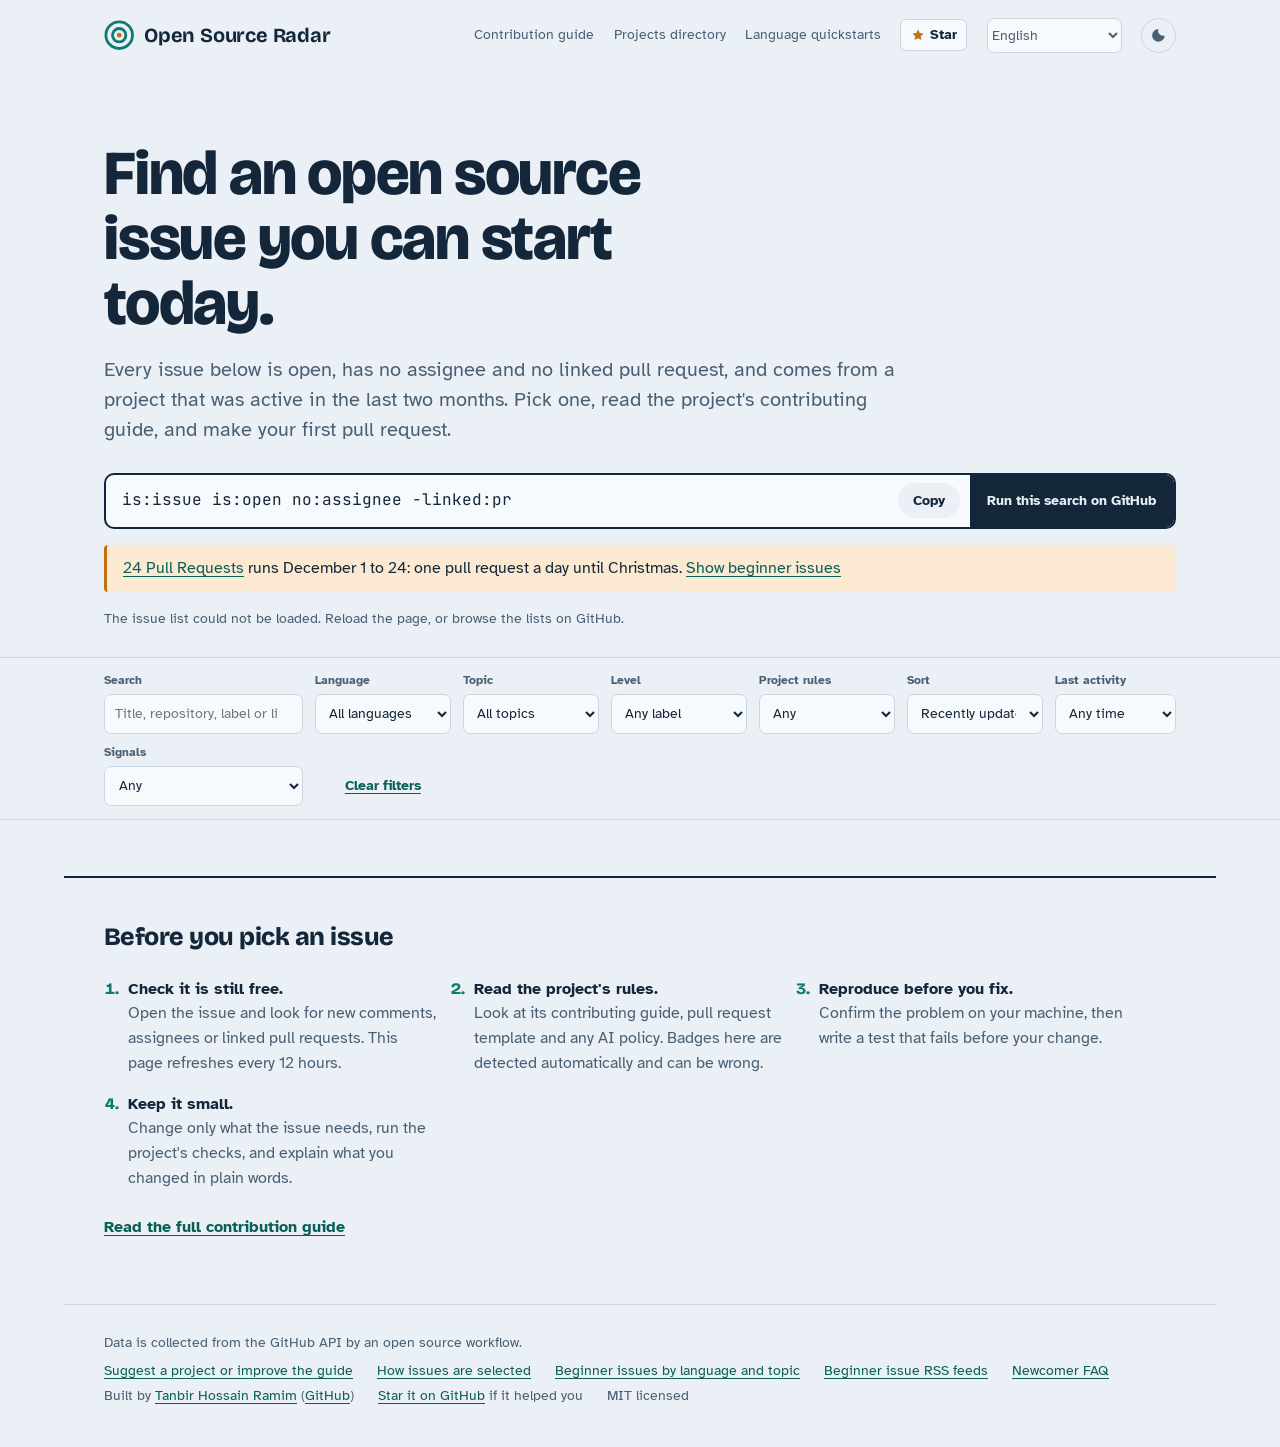
==== site/index.html @ 69a57271 "Add a newcomer FAQ to the guide" ====
<!doctype html>
<html lang="en">

<head>
  <meta charset="utf-8">
  <meta name="viewport" content="width=device-width, initial-scale=1">
  <title data-i18n="meta.title">Open Source Radar: find an open source issue you can start today</title>
  <meta name="description" data-i18n-content="meta.description"
    content="Open, unclaimed, beginner-friendly issues from active open source projects, sorted by language and topic and refreshed automatically. Plus a complete guide to your first contribution.">
  <meta property="og:title" content="Open Source Radar">
  <meta property="og:description" data-i18n-content="meta.ogDescription"
    content="Find an open source issue you can start today: unclaimed, beginner-friendly issues from active projects, refreshed automatically.">
  <meta property="og:type" content="website">
  <meta property="og:url" content="https://tanbirramim.github.io/open-source-radar/">
  <meta property="og:image" content="https://tanbirramim.github.io/open-source-radar/assets/og.png">
  <meta property="og:image:width" content="1280">
  <meta property="og:image:height" content="640">
  <meta property="og:image:alt" data-i18n-content="meta.imageAlt"
    content="Open Source Radar: find an open source issue you can start today.">
  <meta name="twitter:card" content="summary_large_image">
  <meta name="theme-color" content="#EAF0F5" media="(prefers-color-scheme: light)">
  <meta name="theme-color" content="#0D1822" media="(prefers-color-scheme: dark)">
  <link rel="icon"
    href="data:image/svg+xml,<svg xmlns='http://www.w3.org/2000/svg' viewBox='0 0 64 64'><circle cx='32' cy='32' r='28' fill='none' stroke='%230E7C72' stroke-width='6'/><circle cx='32' cy='32' r='14' fill='none' stroke='%230E7C72' stroke-width='6'/><circle cx='32' cy='32' r='5' fill='%23C2710C'/></svg>">
  <link rel="preconnect" href="https://fonts.googleapis.com">
  <link rel="preconnect" href="https://fonts.gstatic.com" crossorigin>
  <link
    href="https://fonts.googleapis.com/css2?family=Atkinson+Hyperlegible:ital,wght@0,400;0,700;1,400&family=Bricolage+Grotesque:opsz,wght@12..96,500;12..96,700;12..96,800&family=JetBrains+Mono:wght@400;600&display=swap"
    rel="stylesheet">
  <link rel="stylesheet" href="assets/style.css">
  <script>
    try { const t = localStorage.getItem("radar-theme"); if (t) document.documentElement.dataset.theme = t; } catch (e) { }
  </script>
  <link rel="canonical" href="https://tanbirramim.github.io/open-source-radar/">
  <meta name="author" content="Tanbir Hossain Ramim">
  <script type="application/ld+json">
  {"@context":"https://schema.org","@type":"WebSite","name":"Open Source Radar","url":"https://tanbirramim.github.io/open-source-radar/",
   "description":"Open, unclaimed, beginner-friendly issues from active open source projects, refreshed automatically.",
   "author":{"@type":"Person","name":"Tanbir Hossain Ramim","url":"https://www.tanbirramim.com",
     "sameAs":["https://github.com/TanbirRamim","https://www.linkedin.com/in/tanbirramim/"]}}
  </script>
</head>

<body>
  <a class="skip" href="#results" data-i18n="skip">Skip to issues</a>

  <header class="site-header wrap">
    <a class="brand" href="./" aria-label="Open Source Radar home" data-i18n-aria-label="brandHome">
      <svg class="brand-mark" viewBox="0 0 64 64" aria-hidden="true">
        <circle cx="32" cy="32" r="28" />
        <circle cx="32" cy="32" r="14" />
        <circle class="dot" cx="32" cy="32" r="5" />
      </svg>
      <span>Open Source Radar</span>
    </a>
    <nav class="site-nav" aria-label="Main" data-i18n-aria-label="mainNav">
      <a id="guide-link" href="https://github.com/TanbirRamim/open-source-radar/blob/main/guide/README.md"
        data-i18n="nav.guide">Contribution guide</a>
      <a href="https://github.com/TanbirRamim/open-source-radar/blob/main/projects/README.md"
        data-i18n="nav.projects">Projects directory</a>
      <a href="https://github.com/TanbirRamim/open-source-radar/tree/main/languages"
        data-i18n="nav.quickstarts">Language quickstarts</a>
      <a href="https://github.com/TanbirRamim/open-source-radar" class="repo-link star-cta"
        target="_blank" rel="noopener"><svg class="star-icon" viewBox="0 0 24 24" aria-hidden="true"><path
            d="M12 2.5l2.9 6 6.6.9-4.8 4.6 1.2 6.5L12 17.4l-5.9 3.1 1.2-6.5L2.5 9.4l6.6-.9z" /></svg><span
          data-i18n="nav.star">Star</span><span class="repo-stars" id="repo-stars" hidden></span></a>
      <label class="locale-picker">
        <span class="visually-hidden" data-i18n="locale.label">Interface language</span>
        <select id="locale-select" aria-label="Interface language" data-i18n-aria-label="locale.label">
          <option value="en" lang="en">English</option>
          <option value="it" lang="it">Italiano</option>
          <option value="de" lang="de">Deutsch</option>
          <option value="es" lang="es">Español</option>
          <option value="hi" lang="hi">हिन्दी</option>
          <option value="pt" lang="pt">Português</option>
          <option value="fr" lang="fr">Français</option>
          <option value="ja" lang="ja">日本語</option>
          <option value="bn" lang="bn">বাংলা</option>
          <option value="ko" lang="ko">한국어</option>
          <option value="zh" lang="zh-Hans">简体中文</option>
          <option value="tr" lang="tr">Türkçe</option>
          <option value="th" lang="th">ไทย</option>
          <option value="id" lang="id">Bahasa Indonesia</option>
          <option value="pl" lang="pl">Polski</option>
          <option value="uk" lang="uk">Українська</option>
          <option value="vi" lang="vi">Tiếng Việt</option>
        </select>
      </label>
      <button class="theme-toggle" type="button" aria-label="Switch color theme" title="Switch color theme"
        data-i18n-aria-label="theme" data-i18n-title="theme">
        <svg viewBox="0 0 24 24" aria-hidden="true">
          <path d="M12 3a9 9 0 1 0 9 9 7 7 0 0 1-9-9z" />
        </svg>
      </button>
    </nav>
  </header>

  <main>
    <section class="hero wrap" aria-labelledby="hero-title">
      <h1 id="hero-title" data-i18n="hero.title">Find an open source issue you can start today.</h1>
      <p class="lede" data-i18n="hero.lede">Every issue below is open, has no assignee and no linked pull request, and
        comes from a project that was active in the last two months. Pick one, read the project's contributing guide,
        and make your first pull request.</p>

      <div class="query" role="group" aria-label="Equivalent GitHub search" data-i18n-aria-label="query.label">
        <code id="query-text">is:issue is:open no:assignee -linked:pr</code>
        <button class="query-copy" id="query-copy" type="button" data-i18n="query.copy">Copy</button>
        <span class="visually-hidden" aria-live="polite" id="copy-status"></span>
        <a id="query-link" href="https://github.com/issues?q=is%3Aissue+is%3Aopen+no%3Aassignee+-linked%3Apr"
          target="_blank" rel="noopener" data-i18n="query.run">Run this search on GitHub</a>
      </div>
      <p class="season-banner" id="season-banner" data-i18n-html="season.24pr" hidden><a
          href="https://24pullrequests.com" target="_blank" rel="noopener">24 Pull Requests</a> runs December 1 to 24:
        one pull request a day until Christmas. <a href="?level=beginner">Show beginner issues</a></p>
      <p class="summary" id="summary" aria-live="polite" data-i18n="summary.loading">Loading issues…</p>
      <p class="language-feed" id="language-feed" hidden>
        <a id="language-feed-link" href=""></a>
        <span id="language-quickstart" hidden>
          <span id="language-quickstart-separator" aria-hidden="true"> · </span>
          <a id="language-quickstart-link" href="" target="_blank" rel="noopener noreferrer"></a></span></p>
      <p class="topic-feed" id="topic-feed" hidden><a id="topic-feed-link" href=""></a></p>
      <div class="repo-card" id="repo-card" hidden></div>
    </section>

    <section class="filters-shell" aria-label="Filter issues" data-i18n-aria-label="filters.label">
      <form class="filters wrap" id="filters" role="search">
        <label class="field field-search">
          <span data-i18n="filters.search">Search</span>
          <input type="search" name="q" placeholder="Title, repository, label or license (press /, Esc to clear)"
            data-i18n-placeholder="filters.searchPlaceholder" autocomplete="off">
        </label>
        <label class="field">
          <span data-i18n="filters.language">Language</span>
          <select name="language">
            <option value="" data-i18n="filters.allLanguages">All languages</option>
          </select>
        </label>
        <label class="field">
          <span data-i18n="filters.topic">Topic</span>
          <select name="topic">
            <option value="" data-i18n="filters.allTopics">All topics</option>
          </select>
        </label>
        <label class="field">
          <span data-i18n="filters.level">Level</span>
          <select name="level">
            <option value="" data-i18n="filters.anyLabel">Any label</option>
            <option value="beginner" data-i18n="filters.beginner">Beginner labels</option>
            <option value="help-wanted" data-i18n="filters.helpWanted">Help wanted</option>
          </select>
        </label>
        <label class="field">
          <span data-i18n="filters.rules">Project rules</span>
          <select name="rules">
            <option value="" data-i18n="filters.any">Any</option>
            <option value="no-ai-restriction" data-i18n="filters.noAi">No AI restriction detected</option>
            <option value="no-cla" data-i18n="filters.noCla">No CLA detected</option>
            <option value="simple" data-i18n="filters.simple">No AI rules, CLA or DCO detected</option>
            <option value="contributing" data-i18n="filters.hasGuide">Has a contributing guide</option>
          </select>
        </label>
        <label class="field">
          <span data-i18n="filters.sort">Sort</span>
          <select name="sort">
            <option value="updated" data-i18n="filters.recent">Recently updated</option>
            <option value="new" data-i18n="filters.newest">Newest issues</option>
            <option value="stars" data-i18n="filters.stars">Most starred project</option>
            <option value="quiet" data-i18n="filters.quiet">Fewest comments</option>
            <option value="open" data-i18n="filters.open">Most open issues</option>
          </select>
        </label>
        <label class="field">
          <span data-i18n="filters.activity">Last activity</span>
          <select name="activity">
            <option value="" data-i18n="filters.anyTime">Any time</option>
            <option value="7" data-i18n="filters.days7">Past 7 days</option>
            <option value="30" data-i18n="filters.days30">Past 30 days</option>
            <option value="90" data-i18n="filters.days90">Past 90 days</option>
          </select>
        </label>
        <label class="field">
          <span data-i18n="filters.signals">Signals</span>
          <select name="signal">
            <option value="" data-i18n="filters.any">Any</option>
            <option value="no-comments" data-i18n="filters.noComments">No comments yet</option>
            <option value="maintainer-replied" data-i18n="filters.replied">Maintainer replied</option>
            <option value="no-closed-pr" data-i18n="filters.noClosedPr">No earlier closed PR</option>
          </select>
        </label>
        <input type="hidden" name="repo" value="">
        <button class="reset" type="reset" data-i18n="filters.clear">Clear filters</button>
      </form>
    </section>

    <section class="results wrap" id="results" aria-label="Issues" data-i18n-aria-label="results.label" tabindex="-1">
      <ol class="issue-list" id="issue-list"></ol>
      <div class="empty" id="empty" hidden>
        <p data-i18n="results.empty">No issues match these filters.</p>
        <button type="button" class="link-button" id="empty-reset" data-i18n="filters.clear">Clear filters</button>
      </div>
      <div class="more" id="more" hidden>
        <button type="button" id="more-button" data-i18n="more.initial">Show more issues</button>
      </div>
    </section>

    <section class="before wrap" aria-labelledby="before-title">
      <h2 id="before-title" data-i18n="before.title">Before you pick an issue</h2>
      <ol class="steps">
        <li data-i18n-html="before.free"><strong>Check it is still free.</strong> Open the issue and look for new
          comments, assignees or linked pull requests. This page refreshes every 12 hours.</li>
        <li data-i18n-html="before.rules"><strong>Read the project's rules.</strong> Look at its contributing guide,
          pull request template and any AI policy. Badges here are detected automatically and can be wrong.</li>
        <li data-i18n-html="before.reproduce"><strong>Reproduce before you fix.</strong> Confirm the problem on your
          machine, then write a test that fails before your change.</li>
        <li data-i18n-html="before.small"><strong>Keep it small.</strong> Change only what the issue needs, run the
          project's checks, and explain what you changed in plain words.</li>
      </ol>
      <p><a class="strong-link guide-link"
          href="https://github.com/TanbirRamim/open-source-radar/blob/main/guide/README.md"
          data-i18n="before.readGuide">Read the full contribution guide</a></p>
    </section>
  </main>

  <footer class="site-footer wrap">
    <p id="updated" data-i18n="footer.loading">Data is collected from the GitHub API by an open source workflow.</p>
    <ul class="footer-links">
      <li><a href="https://github.com/TanbirRamim/open-source-radar/blob/main/CONTRIBUTING.md"
          data-i18n="footer.suggest">Suggest a project or improve the guide</a></li>
      <li><a href="https://github.com/TanbirRamim/open-source-radar/blob/main/scripts/radar.py"
          data-i18n="footer.selection">How issues are selected</a></li>
      <li><a href="beginner/" data-i18n="footer.browse">Beginner issues by language and topic</a></li>
      <li><a href="feeds/index.html" data-i18n="footer.feeds">Beginner issue RSS feeds</a></li>
      <li><a href="https://github.com/TanbirRamim/open-source-radar/blob/main/guide/faq.md"
          data-i18n="footer.faq">Newcomer FAQ</a></li>
      <li data-i18n-html="footer.built">Built by <a href="https://www.tanbirramim.com">Tanbir Hossain Ramim</a> (<a
          href="https://github.com/TanbirRamim">GitHub</a>)</li>
      <li data-i18n-html="footer.star"><a href="https://github.com/TanbirRamim/open-source-radar">Star it on GitHub</a>
        if it helped you</li>
      <li data-i18n="footer.license">MIT licensed</li>
    </ul>
  </footer>

  <template id="issue-template">
    <li class="issue">
      <div class="issue-main">
        <a class="issue-title" target="_blank" rel="noopener"></a>
        <p class="issue-meta">
          <a class="repo" target="_blank" rel="noopener"></a>
          <button type="button" class="link-button only-repo" data-i18n="issue.onlyProject">Only this project</button>
          <span class="stars"></span>
          <span class="lang"></span>
          <span class="license"></span>
          <span class="updated"></span>
          <span class="opened"></span>
        </p>
        <p class="repo-desc"></p>
        <ul class="labels" aria-label="Issue labels" data-i18n-aria-label="issue.labels"></ul>
      </div>
      <div class="issue-side">
        <span class="level"></span>
        <span class="comments"></span>
        <ul class="badges" aria-label="Project rules" data-i18n-aria-label="issue.rules"></ul>
      </div>
    </li>
  </template>

  <script src="assets/i18n.js" defer></script>
  <script src="assets/app.js" defer></script>
</body>

</html>
---- site/assets/style.css ----
/* Open Source Radar */

:root {
  --paper: #EAF0F5;
  --surface: #F7FAFC;
  --ink: #13263A;
  --ink-soft: #4A5F74;
  --rule: #C9D5E0;
  --teal: #0E7C72;
  --teal-strong: #0A5F57;
  --amber: #C2710C;
  --amber-wash: #FBE9D1;
  --warn: #9F2F1F;
  --warn-wash: #F6DDD8;
  --focus: #1D6FD8;

  --font-display: "Bricolage Grotesque", "Avenir Next Condensed", "Arial Narrow", sans-serif;
  --font-body: "Atkinson Hyperlegible", "Segoe UI", system-ui, sans-serif;
  --font-code: "JetBrains Mono", ui-monospace, "SFMono-Regular", Menlo, Consolas, monospace;

  --step--1: 0.875rem;
  --step-0: 1rem;
  --step-1: 1.25rem;
  --step-2: 1.563rem;
  --step-4: clamp(2.2rem, 1.4rem + 3.6vw, 3.9rem);

  color-scheme: light;
}

@media (prefers-color-scheme: dark) {
  :root:not([data-theme="light"]) {
    --paper: #0D1822;
    --surface: #132331;
    --ink: #DCE7F1;
    --ink-soft: #9DB0C2;
    --rule: #27394A;
    --teal: #4FD1C1;
    --teal-strong: #8CE6DA;
    --amber: #F0A94B;
    --amber-wash: #3A2A14;
    --warn: #F29A89;
    --warn-wash: #3B1F1A;
    --focus: #7FB3FF;
    color-scheme: dark;
  }
}

:root[data-theme="dark"] {
  --paper: #0D1822;
  --surface: #132331;
  --ink: #DCE7F1;
  --ink-soft: #9DB0C2;
  --rule: #27394A;
  --teal: #4FD1C1;
  --teal-strong: #8CE6DA;
  --amber: #F0A94B;
  --amber-wash: #3A2A14;
  --warn: #F29A89;
  --warn-wash: #3B1F1A;
  --focus: #7FB3FF;
  color-scheme: dark;
}

* { box-sizing: border-box; }

html { -webkit-text-size-adjust: 100%; }

body {
  margin: 0;
  background: var(--paper);
  color: var(--ink);
  font-family: var(--font-body);
  font-size: var(--step-0);
  line-height: 1.55;
}

a { color: var(--teal-strong); text-underline-offset: 0.18em; }
a:hover { text-decoration-thickness: 2px; }

:focus-visible {
  outline: 3px solid var(--focus);
  outline-offset: 2px;
  border-radius: 3px;
}

.wrap {
  width: 100%;
  max-width: 72rem;
  margin-inline: auto;
  padding-inline: clamp(1rem, 4vw, 2.5rem);
}

.skip {
  position: absolute;
  left: 1rem;
  top: -3rem;
  background: var(--ink);
  color: var(--paper);
  padding: 0.5rem 0.9rem;
  z-index: 10;
}
.skip:focus { top: 1rem; }

/* Header */

.site-header {
  display: flex;
  flex-wrap: wrap;
  align-items: center;
  justify-content: space-between;
  gap: 0.75rem 1.5rem;
  padding-block: 1.1rem;
}

.brand {
  display: inline-flex;
  align-items: center;
  gap: 0.6rem;
  color: var(--ink);
  text-decoration: none;
  font-family: var(--font-display);
  font-weight: 700;
  font-size: var(--step-1);
  letter-spacing: -0.01em;
}

.brand-mark { width: 1.9rem; height: 1.9rem; }
.brand-mark circle { fill: none; stroke: var(--teal); stroke-width: 6; }
.brand-mark .dot { fill: var(--amber); stroke: none; }

.site-nav {
  display: flex;
  flex-wrap: wrap;
  align-items: center;
  gap: 0.35rem 1.2rem;
  font-size: var(--step--1);
}
.site-nav a { color: var(--ink-soft); text-decoration: none; }
.site-nav a:hover { color: var(--ink); text-decoration: underline; }

.visually-hidden {
  position: absolute;
  width: 1px;
  height: 1px;
  padding: 0;
  margin: -1px;
  overflow: hidden;
  clip: rect(0, 0, 0, 0);
  white-space: nowrap;
  border: 0;
}

.locale-picker select {
  min-height: 2.2rem;
  border: 1px solid var(--rule);
  border-radius: 0.45rem;
  background: var(--surface);
  color: var(--ink-soft);
  font: inherit;
  cursor: pointer;
}

.locale-picker select:hover,
.locale-picker select:focus-visible {
  color: var(--ink);
  border-color: var(--ink-soft);
}

.theme-toggle {
  display: inline-grid;
  place-items: center;
  width: 2.2rem;
  height: 2.2rem;
  border: 1px solid var(--rule);
  border-radius: 50%;
  background: transparent;
  color: var(--ink-soft);
  cursor: pointer;
}
.theme-toggle svg { width: 1.05rem; height: 1.05rem; fill: currentColor; }
.theme-toggle:hover { color: var(--ink); border-color: var(--ink-soft); }

/* Hero */

.hero { padding-block: clamp(2rem, 6vw, 4.5rem) 1.75rem; }

.hero h1 {
  font-family: var(--font-display);
  font-weight: 800;
  font-size: var(--step-4);
  line-height: 1.04;
  letter-spacing: -0.02em;
  max-width: 17ch;
  margin: 0 0 1.1rem;
  font-variation-settings: "opsz" 96;
}

.lede {
  max-width: 62ch;
  margin: 0 0 1.75rem;
  color: var(--ink-soft);
  font-size: var(--step-1);
  line-height: 1.5;
}

/* The query line: the page's signature element. It is the GitHub search the current filters express. */
.query {
  display: flex;
  flex-wrap: wrap;
  align-items: stretch;
  border: 2px solid var(--ink);
  border-radius: 10px;
  background: var(--surface);
  overflow: hidden;
  max-width: 100%;
}

.query button {
  flex: 0 0 auto;
  align-self: center;
  margin: 0.4rem 0.6rem;
  padding: 0.4rem 0.95rem;
  border: 0;
  border-radius: 999px;
  background: var(--paper);
  color: var(--ink);
  font: inherit;
  font-weight: 700;
  font-size: var(--step--1);
  cursor: pointer;
}
.query button:hover { background: var(--ink); color: var(--paper); }

.query code {
  flex: 1 1 26rem;
  min-width: 0;
  padding: 0.85rem 1rem;
  font-family: var(--font-code);
  font-size: clamp(0.82rem, 0.75rem + 0.35vw, 1rem);
  overflow-wrap: anywhere;
  color: var(--ink);
}

.query code .q-key { color: var(--teal-strong); font-weight: 600; }
.query code .q-new { background: var(--amber-wash); border-radius: 3px; animation: q-flash 900ms ease-out; }

@keyframes q-flash {
  from { background: var(--amber); }
  to { background: var(--amber-wash); }
}

.query a {
  flex: 0 0 auto;
  display: flex;
  align-items: center;
  padding: 0.85rem 1.1rem;
  background: var(--ink);
  color: var(--paper);
  font-weight: 700;
  text-decoration: none;
  font-size: var(--step--1);
}
.query a:hover { background: var(--teal-strong); color: var(--surface); }

.summary {
  margin: 1rem 0 0;
  color: var(--ink-soft);
  font-size: var(--step--1);
}
.summary strong { color: var(--ink); }

.language-feed,
.topic-feed {
  margin: 0.3rem 0 0;
  font-size: var(--step--1);
  font-weight: 700;
}

/* Filters */

.filters-shell {
  position: sticky;
  top: 0;
  z-index: 5;
  background: color-mix(in srgb, var(--paper) 92%, transparent);
  backdrop-filter: blur(8px);
  border-block: 1px solid var(--rule);
}

.filters {
  display: grid;
  grid-template-columns: minmax(12rem, 2fr) repeat(5, minmax(8.5rem, 1fr)) auto;
  gap: 0.6rem 0.75rem;
  align-items: end;
  padding-block: 0.8rem;
}

.field { display: grid; gap: 0.2rem; min-width: 0; }
.field span { font-size: 0.78rem; color: var(--ink-soft); font-weight: 700; }

.field input,
.field select {
  width: 100%;
  min-height: 2.5rem;
  padding: 0.45rem 0.6rem;
  border: 1px solid var(--rule);
  border-radius: 7px;
  background: var(--surface);
  color: var(--ink);
  font: inherit;
  font-size: var(--step--1);
}
.field input:hover, .field select:hover { border-color: var(--ink-soft); }

.reset {
  min-height: 2.5rem;
  padding: 0.45rem 0.8rem;
  border: 0;
  background: none;
  color: var(--teal-strong);
  font: inherit;
  font-size: var(--step--1);
  font-weight: 700;
  cursor: pointer;
  text-decoration: underline;
  text-underline-offset: 0.18em;
}

.reset:disabled {
  opacity: 0.45;
  cursor: default;
  text-decoration: none;
}

@media (max-width: 72rem) {
  .filters { grid-template-columns: repeat(3, minmax(0, 1fr)); }
  .field-search { grid-column: 1 / -1; }
  .reset { justify-self: start; }
}

@media (max-width: 40rem) {
  .filters-shell { position: static; }
  .filters { grid-template-columns: repeat(2, minmax(0, 1fr)); }
}

/* Issue list: dense rows, not cards */

.results { padding-block: 0.5rem 3rem; }
.results:focus { outline: none; }

.issue-list { list-style: none; margin: 0; padding: 0; }

.issue {
  display: grid;
  grid-template-columns: minmax(0, 1fr) auto;
  gap: 0.35rem 1.5rem;
  padding-block: 1rem;
  border-bottom: 1px solid var(--rule);
}

.issue-title {
  font-family: var(--font-display);
  font-weight: 700;
  font-size: var(--step-1);
  line-height: 1.25;
  letter-spacing: -0.01em;
  color: var(--ink);
  text-decoration: none;
  font-variation-settings: "opsz" 24;
  overflow-wrap: anywhere;
}
.issue-title:hover { text-decoration: underline; color: var(--teal-strong); }
.issue-title .num { color: var(--ink-soft); font-weight: 500; }

.issue-meta {
  display: flex;
  flex-wrap: wrap;
  gap: 0.2rem 1rem;
  margin: 0.3rem 0 0;
  font-size: var(--step--1);
  color: var(--ink-soft);
}
.issue-meta span:empty { display: none; }
.issue-meta .repo { font-weight: 700; color: var(--teal-strong); }

.repo-desc {
  margin: 0.25rem 0 0;
  font-size: var(--step--1);
  color: var(--ink-soft);
  max-width: 75ch;
  display: -webkit-box;
  -webkit-line-clamp: 1;
  -webkit-box-orient: vertical;
  overflow: hidden;
}
.repo-desc:empty { display: none; }

.labels {
  display: flex;
  flex-wrap: wrap;
  gap: 0.3rem;
  list-style: none;
  margin: 0.45rem 0 0;
  padding: 0;
  font-size: 0.78rem;
}
.labels button {
  padding: 0.05rem 0.5rem;
  border: 0;
  border-radius: 999px;
  background: var(--rule);
  color: var(--ink);
  font: inherit;
  cursor: pointer;
  max-width: 22ch;
  overflow: hidden;
  text-overflow: ellipsis;
  white-space: nowrap;
}
.labels button:hover { background: var(--ink-soft); color: var(--surface); }
.labels-more { color: var(--ink-soft); padding: 0.05rem 0; }

.issue-side {
  display: flex;
  flex-direction: column;
  align-items: flex-end;
  gap: 0.35rem;
  font-size: var(--step--1);
  text-align: right;
}

.level {
  padding: 0.1rem 0.55rem;
  border-radius: 999px;
  font-weight: 700;
  white-space: nowrap;
}
.level.beginner { background: var(--amber-wash); color: var(--amber); }
.level.help-wanted { border: 1px solid var(--rule); color: var(--ink-soft); }

.comments { color: var(--ink-soft); }

.badges {
  display: flex;
  flex-wrap: wrap;
  justify-content: flex-end;
  gap: 0.3rem;
  list-style: none;
  margin: 0;
  padding: 0;
}
.badges li a,
.badges li span {
  display: inline-block;
  padding: 0.05rem 0.45rem;
  border-radius: 5px;
  border: 1px solid var(--rule);
  color: var(--ink-soft);
  text-decoration: none;
  font-size: 0.78rem;
  white-space: nowrap;
}
.badges li a:hover { border-color: var(--ink-soft); color: var(--ink); }
.badges li.ai-restricted a { background: var(--warn-wash); border-color: transparent; color: var(--warn); }

@media (max-width: 40rem) {
  .issue { grid-template-columns: minmax(0, 1fr); }
  .issue-side { flex-direction: row; flex-wrap: wrap; align-items: center; text-align: left; }
  .badges { justify-content: flex-start; }
}

.empty, .more { padding-block: 2rem; }
.empty p { margin: 0 0 0.5rem; font-size: var(--step-1); }

.more button, .link-button {
  font: inherit;
  font-weight: 700;
  cursor: pointer;
}
.more button {
  padding: 0.7rem 1.3rem;
  border: 2px solid var(--ink);
  border-radius: 8px;
  background: transparent;
  color: var(--ink);
}
.more button:hover { background: var(--ink); color: var(--paper); }
.link-button {
  padding: 0;
  border: 0;
  background: none;
  color: var(--teal-strong);
  text-decoration: underline;
  text-underline-offset: 0.18em;
}

/* Before you pick */

.before {
  padding-block: 2.5rem 3rem;
  border-top: 2px solid var(--ink);
}
.before h2 {
  font-family: var(--font-display);
  font-weight: 800;
  font-size: var(--step-2);
  letter-spacing: -0.02em;
  margin: 0 0 1.25rem;
}

/* The tight tracking suits the Latin display font, but squeezes Chinese, Japanese, Korean,
   Hindi, Bengali and Thai glyphs together, so those locales get normal spacing. */
:is(:lang(zh), :lang(ja), :lang(ko), :lang(hi), :lang(bn), :lang(th)) :is(.hero h1, .before h2) { letter-spacing: normal; }
.steps {
  display: grid;
  grid-template-columns: repeat(auto-fit, minmax(15rem, 1fr));
  gap: 1rem 2rem;
  margin: 0 0 1.5rem;
  padding-left: 1.2rem;
  max-width: 64rem;
}
.steps li { padding-left: 0.3rem; color: var(--ink-soft); }
.steps li::marker { font-family: var(--font-display); font-weight: 800; color: var(--teal); }
.steps strong { display: block; color: var(--ink); }
.strong-link { font-weight: 700; }

.site-footer {
  padding-block: 1.5rem 2.5rem;
  border-top: 1px solid var(--rule);
  color: var(--ink-soft);
  font-size: var(--step--1);
}
.site-footer p { margin: 0.2rem 0; }

@media (prefers-reduced-motion: reduce) {
  .query code .q-new { animation: none; }
}

.footer-links { display: flex; flex-wrap: wrap; gap: 0.2rem 1.5rem; list-style: none; margin: 0.4rem 0 0; padding: 0; }

@media (max-width: 40rem) {
  .query a { flex: 1 1 100%; justify-content: center; }
}

/* Per-project view */

.only-repo { font-size: var(--step--1); font-weight: 500; }
.repo-card {
  margin: 1rem 0 0;
  padding: 1rem 1.2rem;
  border: 1px solid var(--rule);
  border-radius: 8px;
}
.repo-card-name { font-weight: 700; color: var(--teal-strong); font-size: var(--step-1); overflow-wrap: anywhere; }
.repo-card .issue-meta { margin-top: 0.5rem; }
.repo-card .link-button { margin-top: 0.6rem; }

.repo-stars { margin-left: 0.4em; padding: 0 0.45em; border: 1px solid currentColor; border-radius: 999px; font-size: 0.85em; }

.site-nav a.star-cta {
  display: inline-flex;
  align-items: center;
  gap: 0.35em;
  padding: 0.3em 0.7em;
  border: 1px solid var(--rule);
  border-radius: 6px;
  background: var(--surface);
  color: var(--ink);
  font-weight: 600;
}
.site-nav a.star-cta:hover { border-color: var(--amber); text-decoration: none; }
.star-icon { width: 1em; height: 1em; fill: var(--amber); }
.star-cta .repo-stars { margin-left: 0.15em; border: 0; padding: 0; font-weight: 400; color: var(--ink-soft); }

.season-banner {
  margin-top: 1rem;
  padding: 0.7rem 1rem;
  border-left: 3px solid var(--amber);
  background: var(--amber-wash);
  border-radius: 4px;
  color: var(--ink);
}
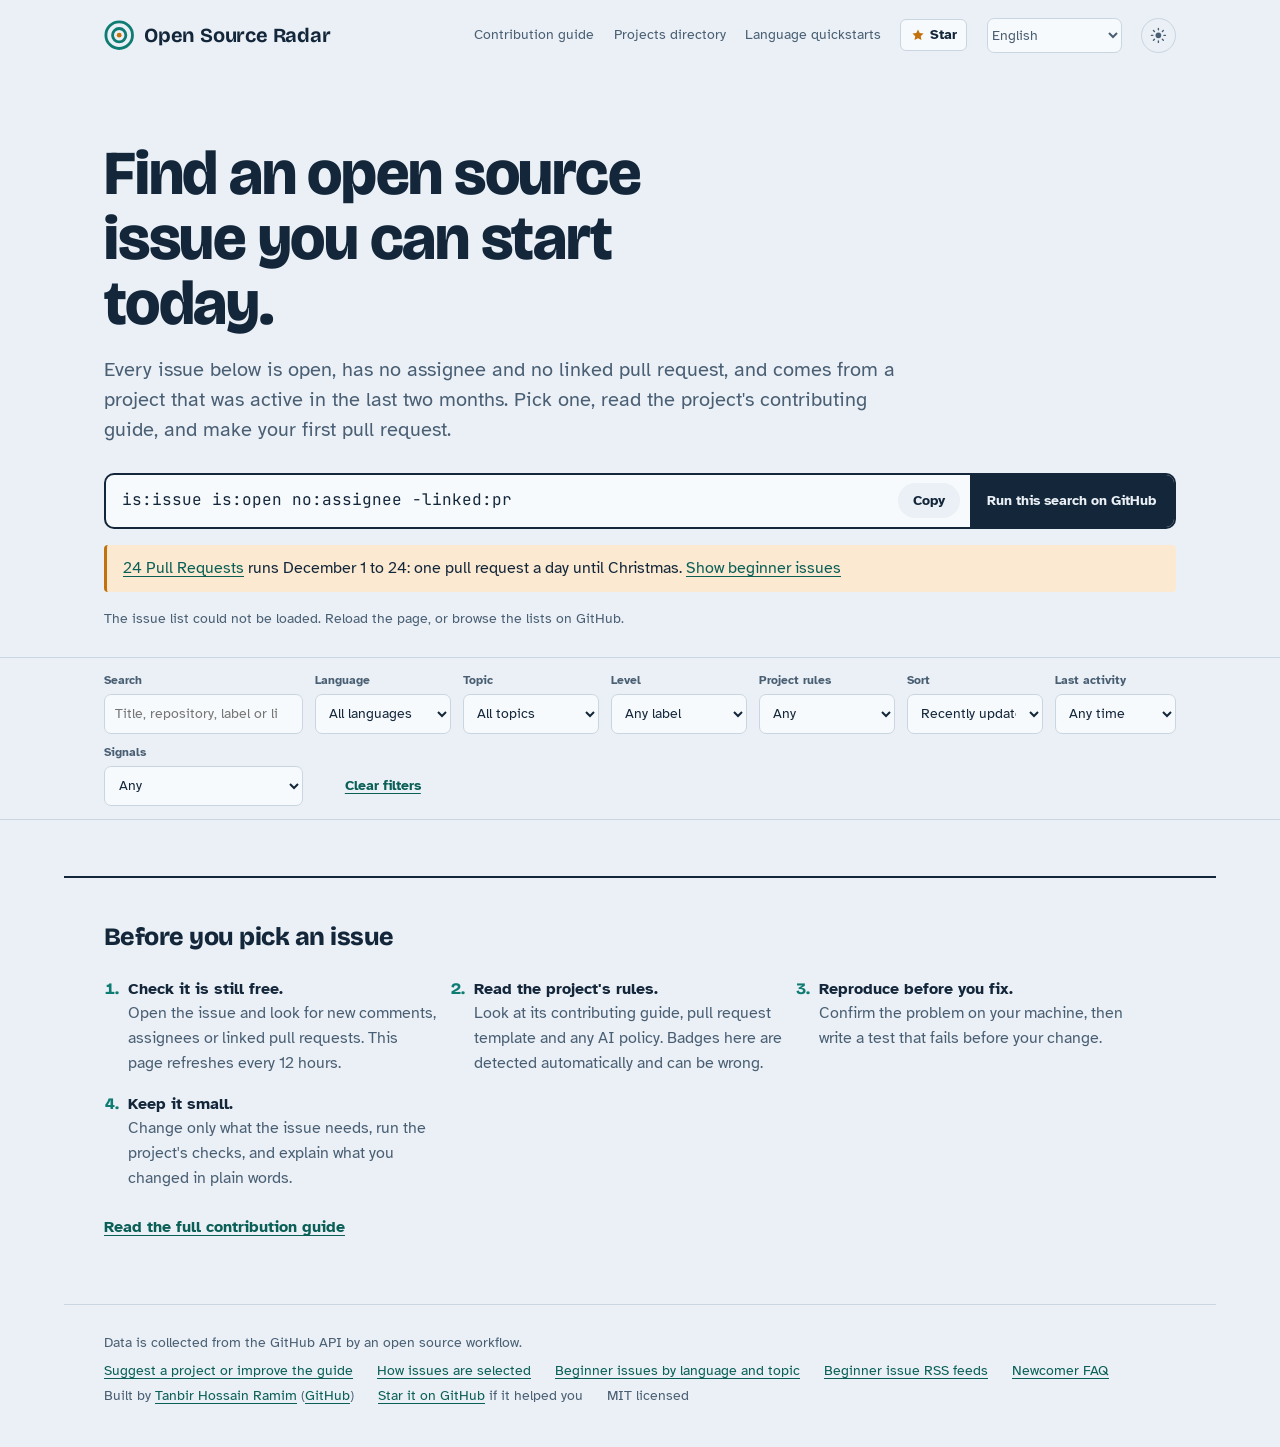
==== commit 1ea3c2f6: "Swap the theme icon with CSS instead of innerHTML Both icons live in the markup and CSS picks one fr" ====
--- a/site/index.html
+++ b/site/index.html
@@ -88,7 +88,12 @@
       </label>
       <button class="theme-toggle" type="button" aria-label="Switch color theme" title="Switch color theme"
         data-i18n-aria-label="theme" data-i18n-title="theme">
-        <svg viewBox="0 0 24 24" aria-hidden="true">
+        <svg class="icon-sun" viewBox="0 0 24 24" aria-hidden="true">
+          <circle cx="12" cy="12" r="4" />
+          <path d="M12 2v2m0 16v2M4.93 4.93l1.42 1.42m11.3 11.3l1.42 1.42M2 12h2m16 0h2M4.93 19.07l1.42-1.42m11.3-11.3l1.42-1.42"
+            fill="none" stroke="currentColor" stroke-width="2" stroke-linecap="round" />
+        </svg>
+        <svg class="icon-moon" viewBox="0 0 24 24" aria-hidden="true">
           <path d="M12 3a9 9 0 1 0 9 9 7 7 0 0 1-9-9z" />
         </svg>
       </button>
--- a/site/assets/style.css
+++ b/site/assets/style.css
@@ -179,6 +179,15 @@
 }
 .theme-toggle svg { width: 1.05rem; height: 1.05rem; fill: currentColor; }
 .theme-toggle:hover { color: var(--ink); border-color: var(--ink-soft); }
+/* Sun in light mode, moon in dark mode. Pure CSS, so the icon is right before any JS runs
+   and follows the OS setting when no theme was picked. */
+.theme-toggle .icon-moon { display: none; }
+:root[data-theme="dark"] .theme-toggle .icon-sun { display: none; }
+:root[data-theme="dark"] .theme-toggle .icon-moon { display: block; }
+@media (prefers-color-scheme: dark) {
+  :root:not([data-theme="light"]) .theme-toggle .icon-sun { display: none; }
+  :root:not([data-theme="light"]) .theme-toggle .icon-moon { display: block; }
+}
 
 /* Hero */
 
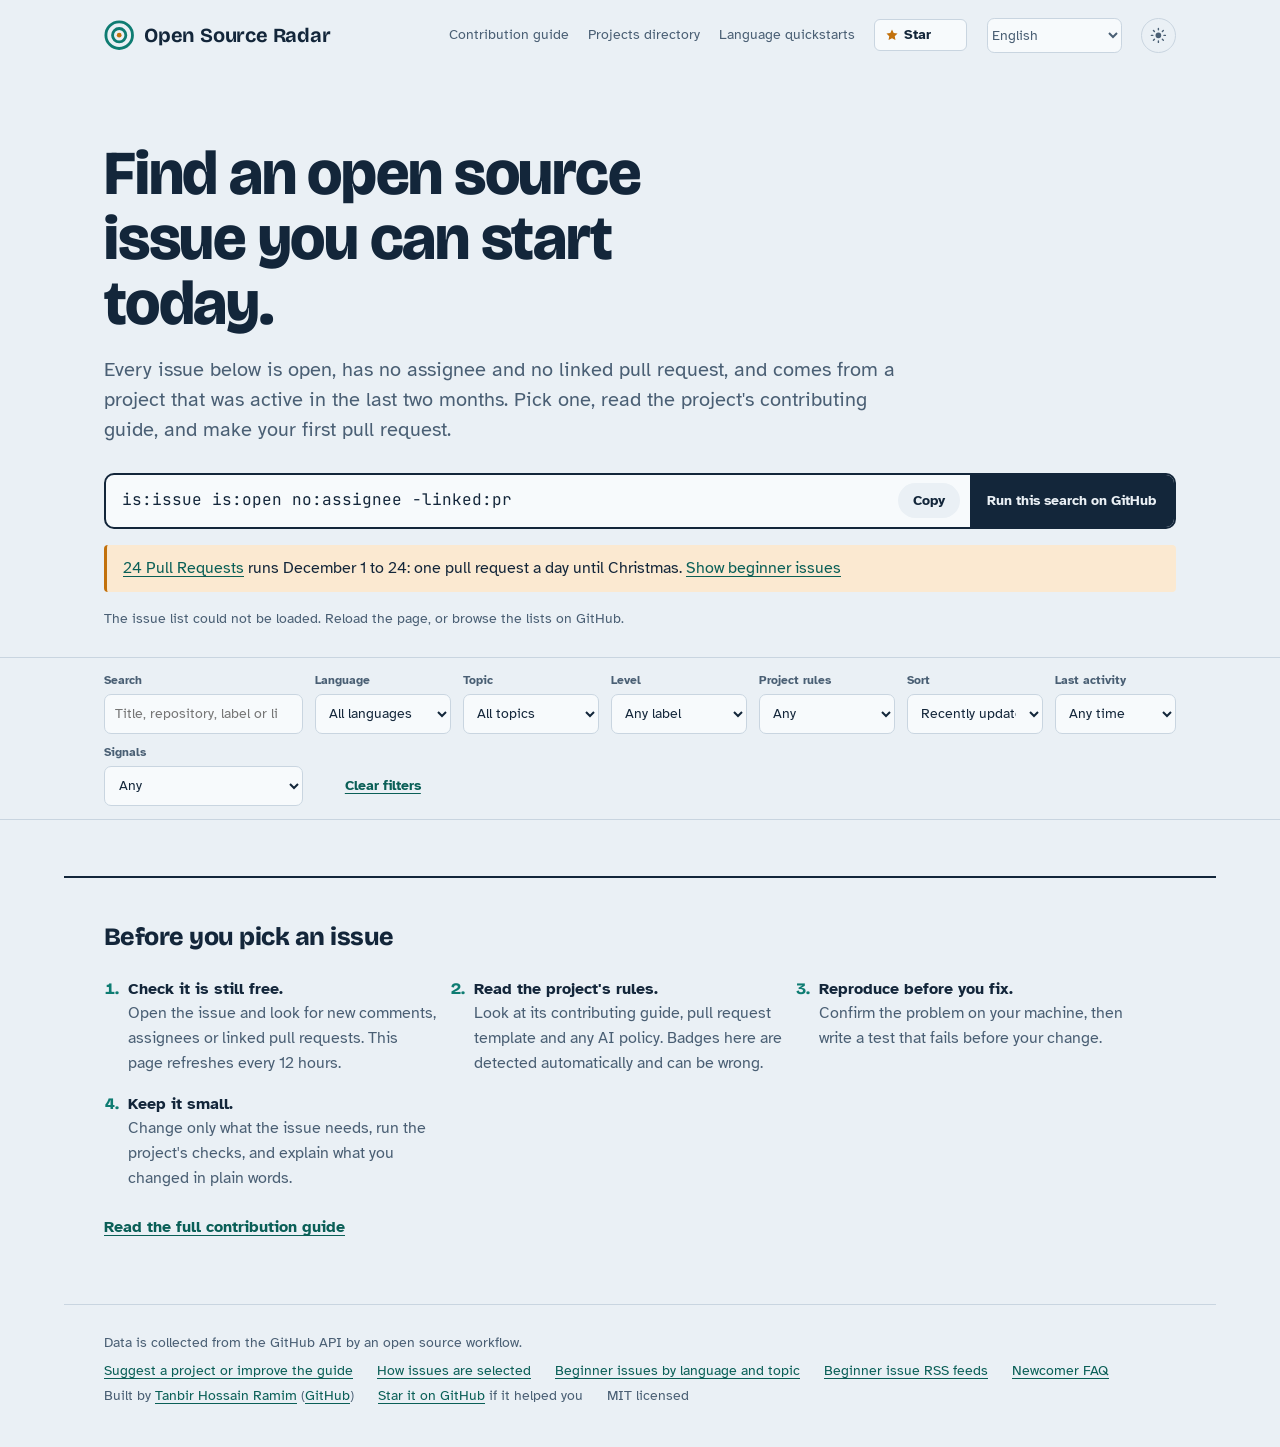
==== commit a0336dd7: "Load web fonts without blocking render, with metric-matched fallbacks and a reserved slot for the st" ====
--- a/site/index.html
+++ b/site/index.html
@@ -24,9 +24,9 @@
     href="data:image/svg+xml,<svg xmlns='http://www.w3.org/2000/svg' viewBox='0 0 64 64'><circle cx='32' cy='32' r='28' fill='none' stroke='%230E7C72' stroke-width='6'/><circle cx='32' cy='32' r='14' fill='none' stroke='%230E7C72' stroke-width='6'/><circle cx='32' cy='32' r='5' fill='%23C2710C'/></svg>">
   <link rel="preconnect" href="https://fonts.googleapis.com">
   <link rel="preconnect" href="https://fonts.gstatic.com" crossorigin>
-  <link
-    href="https://fonts.googleapis.com/css2?family=Atkinson+Hyperlegible:ital,wght@0,400;0,700;1,400&family=Bricolage+Grotesque:opsz,wght@12..96,500;12..96,700;12..96,800&family=JetBrains+Mono:wght@400;600&display=swap"
-    rel="stylesheet">
+  <link rel="preload" as="style" href="https://fonts.googleapis.com/css2?family=Atkinson+Hyperlegible:ital,wght@0,400;0,700;1,400&family=Bricolage+Grotesque:opsz,wght@12..96,500;12..96,700;12..96,800&family=JetBrains+Mono:wght@400;600&display=swap">
+  <link rel="stylesheet" href="https://fonts.googleapis.com/css2?family=Atkinson+Hyperlegible:ital,wght@0,400;0,700;1,400&family=Bricolage+Grotesque:opsz,wght@12..96,500;12..96,700;12..96,800&family=JetBrains+Mono:wght@400;600&display=swap" media="print" onload="this.media='all'">
+  <noscript><link rel="stylesheet" href="https://fonts.googleapis.com/css2?family=Atkinson+Hyperlegible:ital,wght@0,400;0,700;1,400&family=Bricolage+Grotesque:opsz,wght@12..96,500;12..96,700;12..96,800&family=JetBrains+Mono:wght@400;600&display=swap"></noscript>
   <link rel="stylesheet" href="assets/style.css">
   <script>
     try { const t = localStorage.getItem("radar-theme"); if (t) document.documentElement.dataset.theme = t; } catch (e) { }
@@ -63,7 +63,7 @@
       <a href="https://github.com/TanbirRamim/open-source-radar" class="repo-link star-cta"
         target="_blank" rel="noopener"><svg class="star-icon" viewBox="0 0 24 24" aria-hidden="true"><path
             d="M12 2.5l2.9 6 6.6.9-4.8 4.6 1.2 6.5L12 17.4l-5.9 3.1 1.2-6.5L2.5 9.4l6.6-.9z" /></svg><span
-          data-i18n="nav.star">Star</span><span class="repo-stars" id="repo-stars" hidden></span></a>
+          data-i18n="nav.star">Star</span><span class="repo-stars" id="repo-stars"></span></a>
       <label class="locale-picker">
         <span class="visually-hidden" data-i18n="locale.label">Interface language</span>
         <select id="locale-select" aria-label="Interface language" data-i18n-aria-label="locale.label">
--- a/site/assets/style.css
+++ b/site/assets/style.css
@@ -1,4 +1,52 @@
 /* Open Source Radar */
+
+/* Metric-matched fallbacks: the web fonts load without blocking render, and these
+   stand in until they arrive with nearly the same glyph widths and line heights,
+   so the swap doesn't move the layout. Numbers come from each font's hmtx/hhea. */
+@font-face {
+  font-family: "Radar Display Fallback";
+  src: local("Arial"), local("ArialMT"), local("Liberation Sans"), local("Helvetica");
+  font-weight: 100 599;
+  size-adjust: 106.1%;
+  ascent-override: 87.65%;
+  descent-override: 25.45%;
+  line-gap-override: 0%;
+}
+@font-face {
+  font-family: "Radar Display Fallback";
+  src: local("Arial Bold"), local("Arial-BoldMT"), local("Liberation Sans Bold"), local("Helvetica Bold");
+  font-weight: 600 900;
+  size-adjust: 92.94%;
+  ascent-override: 100.06%;
+  descent-override: 29.05%;
+  line-gap-override: 0%;
+}
+@font-face {
+  font-family: "Radar Body Fallback";
+  src: local("Arial"), local("ArialMT"), local("Liberation Sans"), local("Helvetica");
+  font-weight: 100 599;
+  size-adjust: 99.15%;
+  ascent-override: 95.81%;
+  descent-override: 29.25%;
+  line-gap-override: 0%;
+}
+@font-face {
+  font-family: "Radar Body Fallback";
+  src: local("Arial Bold"), local("Arial-BoldMT"), local("Liberation Sans Bold"), local("Helvetica Bold");
+  font-weight: 600 900;
+  size-adjust: 100.04%;
+  ascent-override: 94.96%;
+  descent-override: 28.99%;
+  line-gap-override: 0%;
+}
+@font-face {
+  font-family: "Radar Code Fallback";
+  src: local("Courier New"), local("CourierNewPSMT"), local("Liberation Mono");
+  size-adjust: 99.98%;
+  ascent-override: 102.02%;
+  descent-override: 30%;
+  line-gap-override: 0%;
+}
 
 :root {
   --paper: #EAF0F5;
@@ -14,9 +62,9 @@
   --warn-wash: #F6DDD8;
   --focus: #1D6FD8;
 
-  --font-display: "Bricolage Grotesque", "Avenir Next Condensed", "Arial Narrow", sans-serif;
-  --font-body: "Atkinson Hyperlegible", "Segoe UI", system-ui, sans-serif;
-  --font-code: "JetBrains Mono", ui-monospace, "SFMono-Regular", Menlo, Consolas, monospace;
+  --font-display: "Bricolage Grotesque", "Radar Display Fallback", sans-serif;
+  --font-body: "Atkinson Hyperlegible", "Radar Body Fallback", sans-serif;
+  --font-code: "JetBrains Mono", "Radar Code Fallback", ui-monospace, "SFMono-Regular", Menlo, Consolas, monospace;
 
   --step--1: 0.875rem;
   --step-0: 1rem;
@@ -580,6 +628,8 @@
 .site-nav a.star-cta:hover { border-color: var(--amber); text-decoration: none; }
 .star-icon { width: 1em; height: 1em; fill: var(--amber); }
 .star-cta .repo-stars { margin-left: 0.15em; border: 0; padding: 0; font-weight: 400; color: var(--ink-soft); }
+/* The count arrives from the API after first paint; keep its room so the header doesn't reflow. */
+.star-cta .repo-stars { display: inline-block; min-width: 2.4ch; }
 
 .season-banner {
   margin-top: 1rem;
@@ -589,3 +639,6 @@
   border-radius: 4px;
   color: var(--ink);
 }
+
+h2 > a.anchor { margin-left: .3em; color: inherit; opacity: 0; text-decoration: none; font-weight: 400; }
+h2:hover > a.anchor, h2 > a.anchor:focus { opacity: .5; }
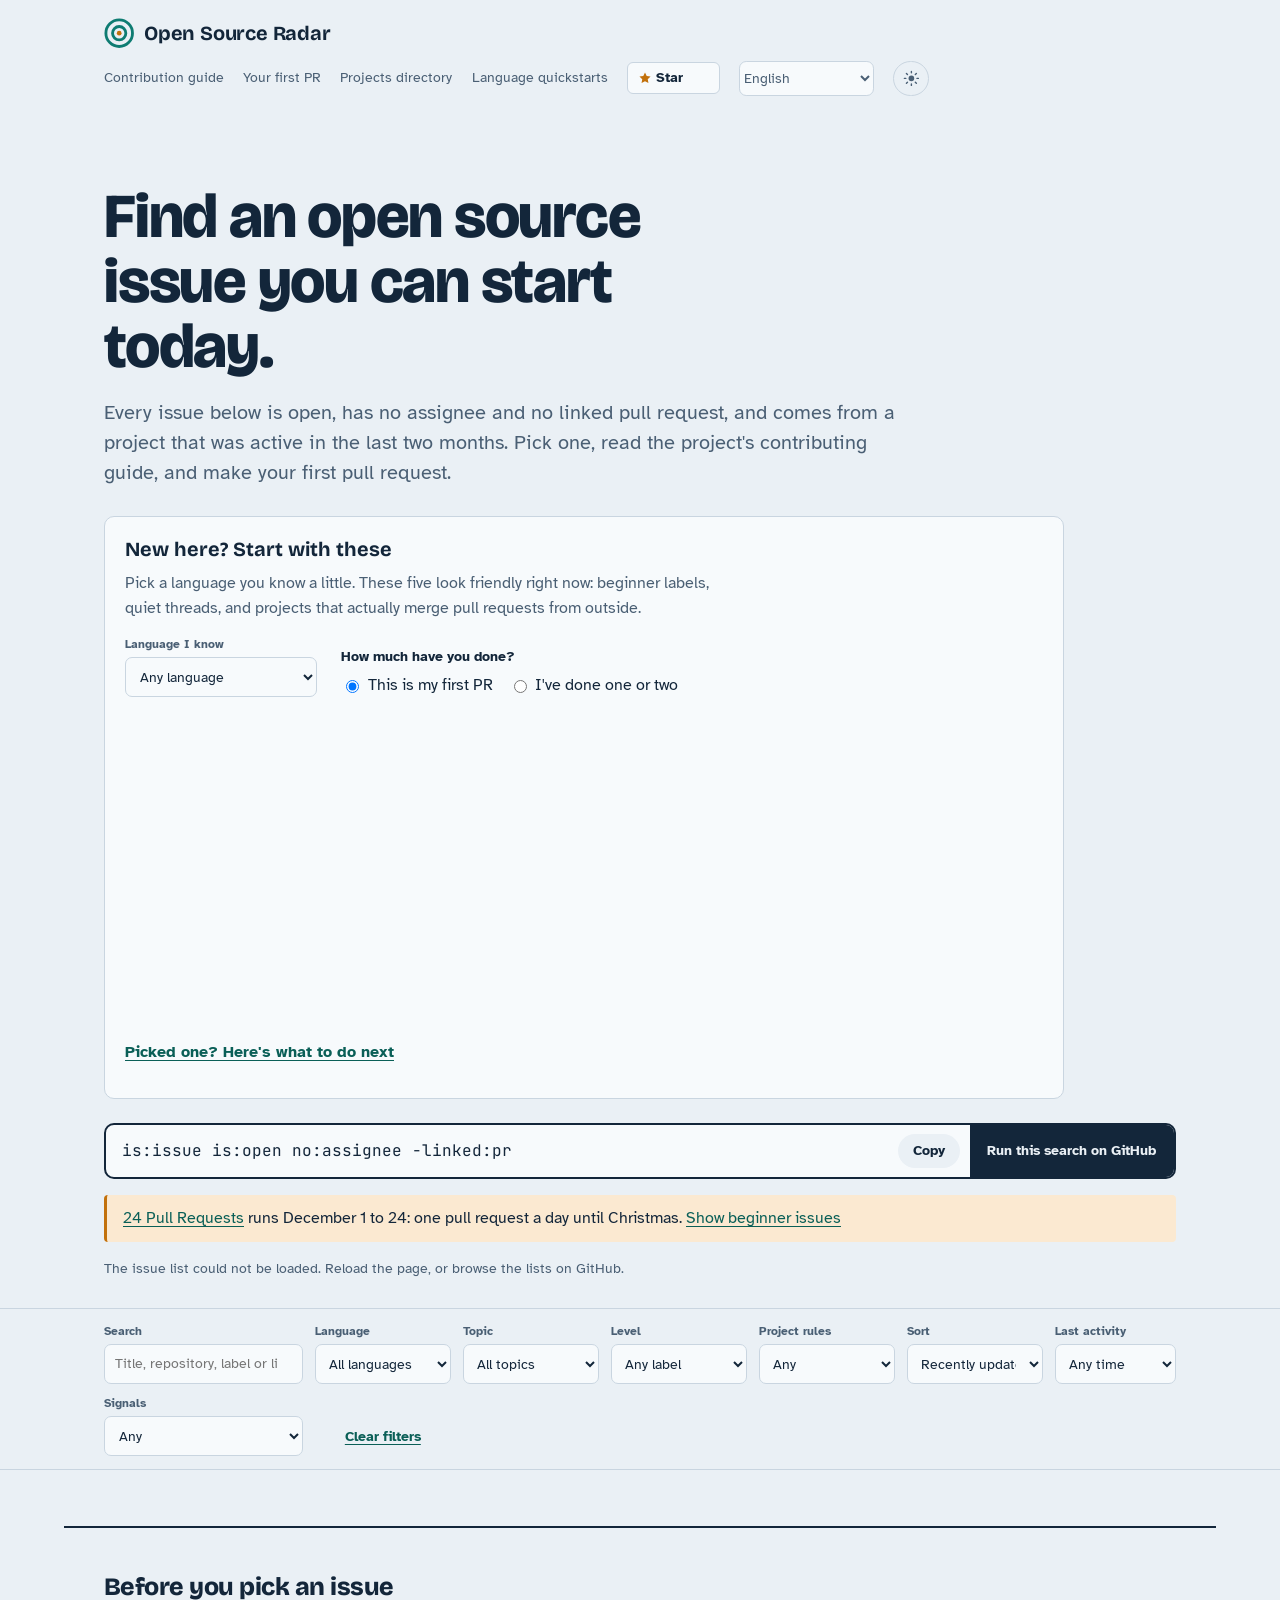
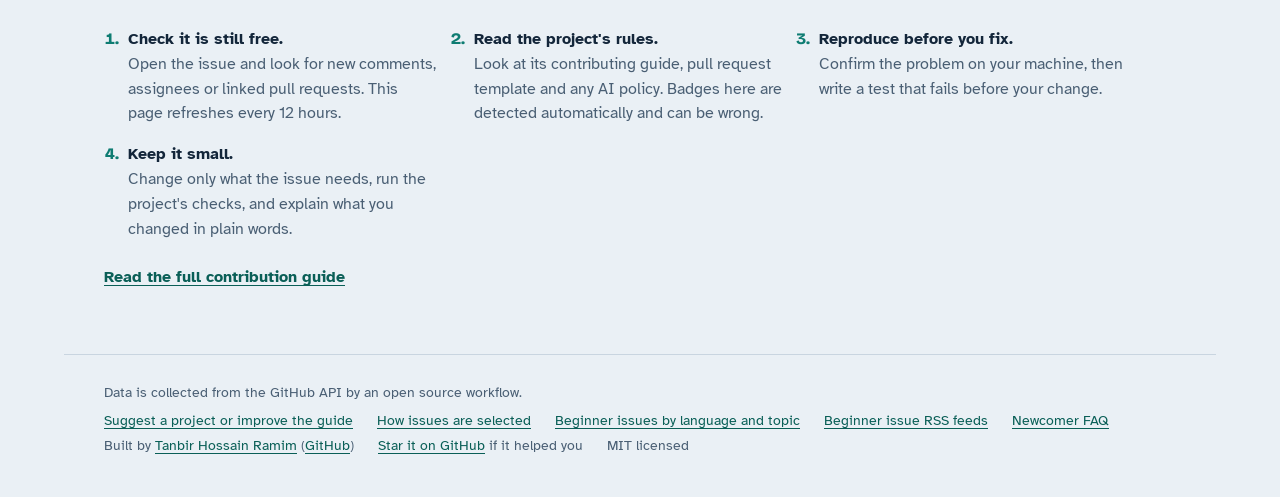
==== commit 82e9ee10: "Add a start-here box, pick signals and a first PR page for beginners" ====
--- a/site/index.html
+++ b/site/index.html
@@ -56,6 +56,7 @@
     <nav class="site-nav" aria-label="Main" data-i18n-aria-label="mainNav">
       <a id="guide-link" href="https://github.com/TanbirRamim/open-source-radar/blob/main/guide/README.md"
         data-i18n="nav.guide">Contribution guide</a>
+      <a href="first-pr/" data-i18n="nav.firstPr">Your first PR</a>
       <a href="https://github.com/TanbirRamim/open-source-radar/blob/main/projects/README.md"
         data-i18n="nav.projects">Projects directory</a>
       <a href="https://github.com/TanbirRamim/open-source-radar/tree/main/languages"
@@ -107,6 +108,33 @@
         comes from a project that was active in the last two months. Pick one, read the project's contributing guide,
         and make your first pull request.</p>
 
+      <section class="start" id="start" aria-labelledby="start-title">
+        <h2 id="start-title" data-i18n="start.title">New here? Start with these</h2>
+        <p class="start-lede" data-i18n="start.lede">Pick a language you know a little. These five look friendly right
+          now: beginner labels, quiet threads, and projects that actually merge pull requests from outside.</p>
+        <form class="start-form" id="start-form">
+          <label class="field">
+            <span data-i18n="start.language">Language I know</span>
+            <select name="language">
+              <option value="" data-i18n="start.anyLanguage">Any language</option>
+            </select>
+          </label>
+          <fieldset class="start-comfort">
+            <legend data-i18n="start.comfort">How much have you done?</legend>
+            <label><input type="radio" name="comfort" value="new" checked> <span data-i18n="start.new">This is my
+                first PR</span></label>
+            <label><input type="radio" name="comfort" value="some"> <span data-i18n="start.some">I've done one or
+                two</span></label>
+          </fieldset>
+        </form>
+        <div class="start-picks">
+          <ol class="start-list" id="start-list" aria-live="polite"></ol>
+        <p class="start-empty" id="start-empty" data-i18n="start.empty" hidden>Nothing great here right now. Try another
+          language, or switch to "I've done one or two".</p>
+        </div>
+        <p><a class="strong-link" href="first-pr/" data-i18n="start.after">Picked one? Here's what to do next</a></p>
+      </section>
+
       <div class="query" role="group" aria-label="Equivalent GitHub search" data-i18n-aria-label="query.label">
         <code id="query-text">is:issue is:open no:assignee -linked:pr</code>
         <button class="query-copy" id="query-copy" type="button" data-i18n="query.copy">Copy</button>
@@ -259,6 +287,7 @@
           <span class="opened"></span>
         </p>
         <p class="repo-desc"></p>
+        <ul class="signals"></ul>
         <ul class="labels" aria-label="Issue labels" data-i18n-aria-label="issue.labels"></ul>
       </div>
       <div class="issue-side">
@@ -270,6 +299,7 @@
   </template>
 
   <script src="assets/i18n.js" defer></script>
+  <script src="assets/pick.js" defer></script>
   <script src="assets/app.js" defer></script>
 </body>
 
--- a/site/assets/style.css
+++ b/site/assets/style.css
@@ -642,3 +642,73 @@
 
 h2 > a.anchor { margin-left: .3em; color: inherit; opacity: 0; text-decoration: none; font-weight: 400; }
 h2:hover > a.anchor, h2 > a.anchor:focus { opacity: .5; }
+
+/* Start here: five best bets. Rows have a fixed height and the list reserves room for five, so
+   filling it after data loads doesn't move anything below (CLS stays 0). */
+
+.start {
+  margin-block: 1.5rem;
+  padding: 1.1rem 1.25rem;
+  border: 1px solid var(--rule);
+  border-radius: 10px;
+  background: var(--surface);
+  max-width: 60rem;
+}
+.start h2 { margin: 0 0 0.35rem; font-family: var(--font-display); font-size: var(--step-1); }
+.start-lede { margin: 0 0 0.9rem; color: var(--ink-soft); max-width: 62ch; }
+.start-form { display: flex; flex-wrap: wrap; align-items: end; gap: 0.75rem 1.5rem; }
+.start-form .field { min-width: 12rem; }
+.start-comfort { border: 0; margin: 0; padding: 0; display: flex; flex-wrap: wrap; gap: 0.35rem 1rem; }
+.start-comfort legend { padding: 0; margin-bottom: 0.3rem; font-weight: 700; font-size: var(--step--1); }
+.start-comfort label { display: inline-flex; align-items: center; gap: 0.35rem; min-height: 1.5rem; cursor: pointer; }
+
+.start-list {
+  list-style: none;
+  margin: 0;
+  padding: 0;
+}
+.start-picks { height: 19.5rem; margin: 0.9rem 0 0.5rem; overflow: hidden; }
+.start-list > li {
+  display: grid;
+  grid-template-columns: minmax(0, 1fr) auto;
+  grid-template-rows: auto auto;
+  column-gap: 1rem;
+  height: 3.9rem;
+  padding-block: 0.45rem;
+  border-top: 1px solid var(--rule);
+  overflow: hidden;
+}
+.start-list a {
+  font-weight: 700;
+  overflow: hidden;
+  text-overflow: ellipsis;
+  white-space: nowrap;
+}
+.start-repo { color: var(--ink-soft); font-size: var(--step--1); white-space: nowrap; }
+.start-list .signals { grid-column: 1 / -1; flex-wrap: nowrap; overflow: hidden; }
+.start-empty { margin: 0.5rem 0 0; color: var(--ink-soft); }
+
+.signals {
+  display: flex;
+  flex-wrap: wrap;
+  gap: 0.3rem 0.75rem;
+  list-style: none;
+  margin: 0.3rem 0 0;
+  padding: 0;
+  font-size: 0.82rem;
+}
+.signals li { white-space: nowrap; line-height: 1.4; }
+.signals li.good { color: var(--teal-strong); }
+.signals li.good::before { content: "+ "; }
+.signals li.warn { color: var(--warn); }
+.signals li.warn::before { content: "! "; }
+
+@media (max-width: 40rem) {
+  .start { padding: 0.9rem; }
+  .start-picks { height: 25rem; }
+  .start-list > li { grid-template-columns: minmax(0, 1fr); height: 5rem; }
+}
+
+.first-pr { padding-block: 1rem 4rem; max-width: 46rem; }
+.first-pr-steps li { margin-bottom: 1rem; }
+.first-pr-stuck h2 { font-family: var(--font-display); font-size: var(--step-1); }
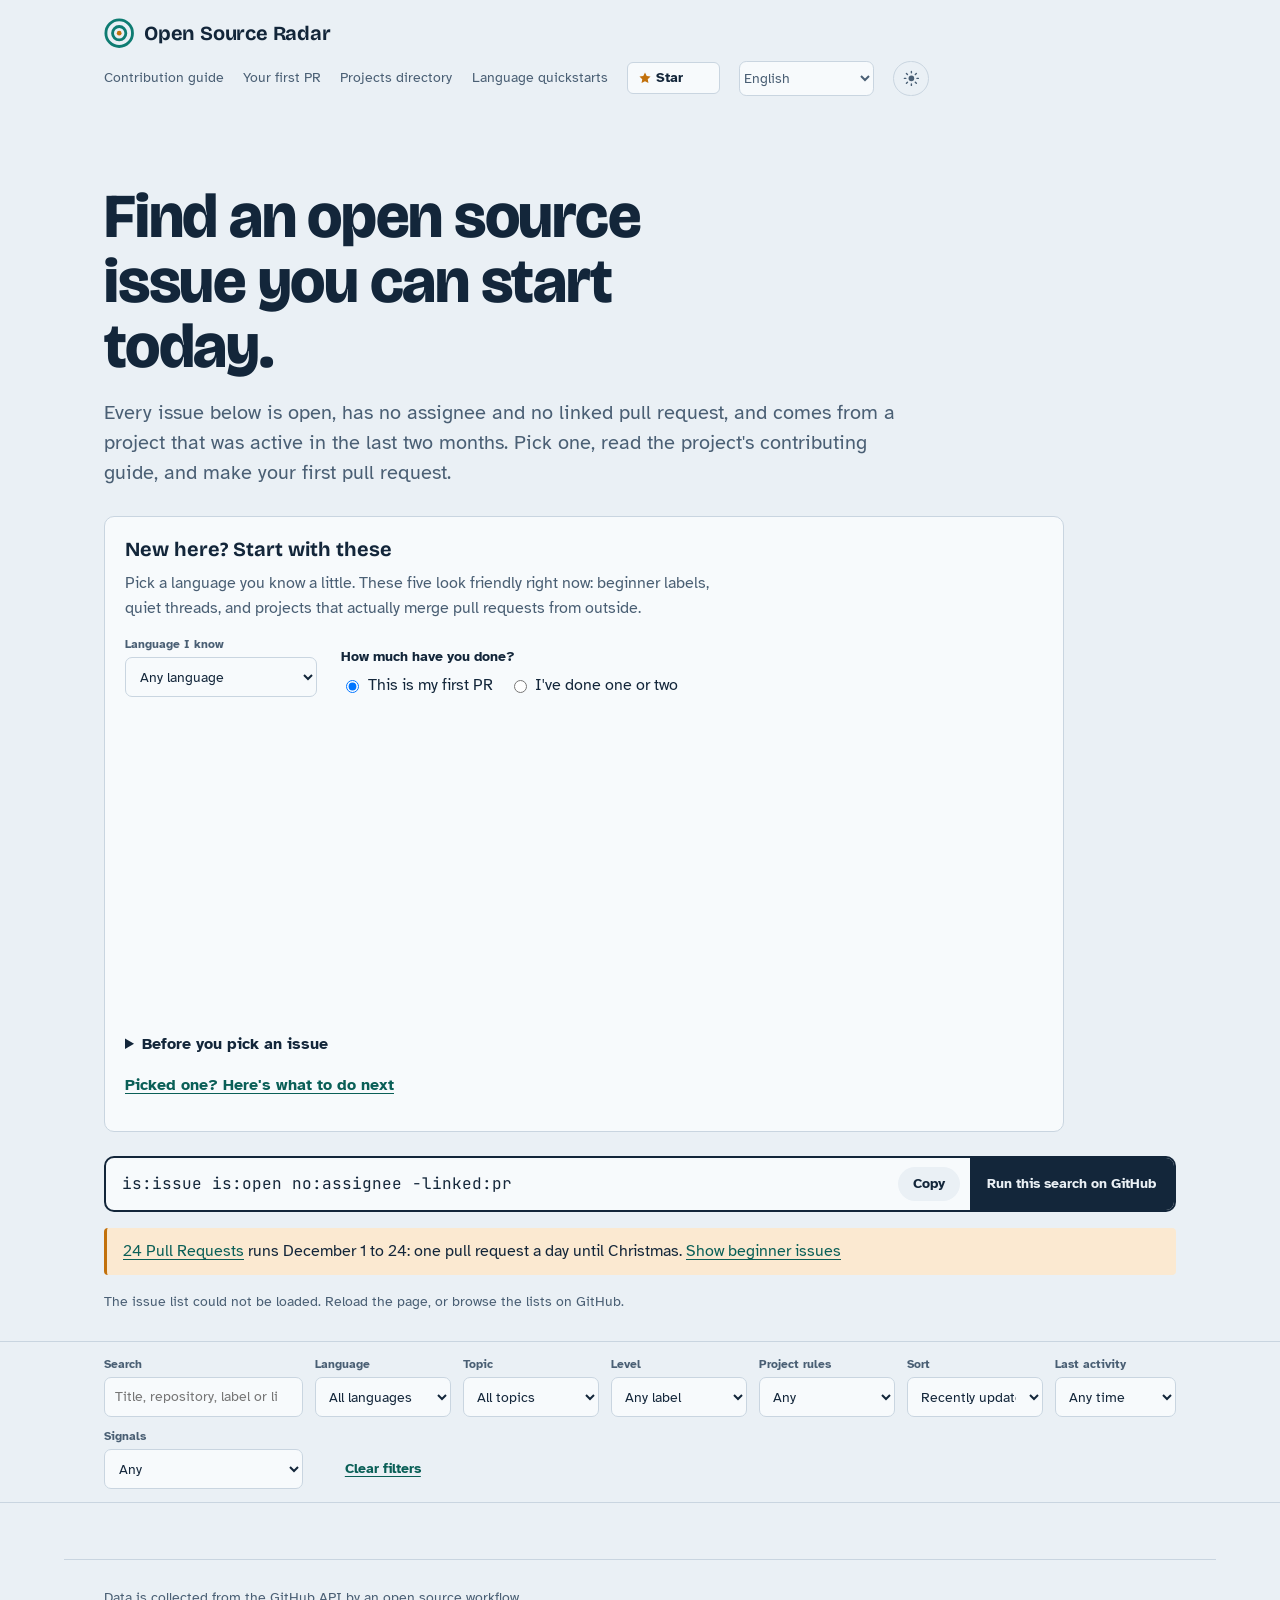
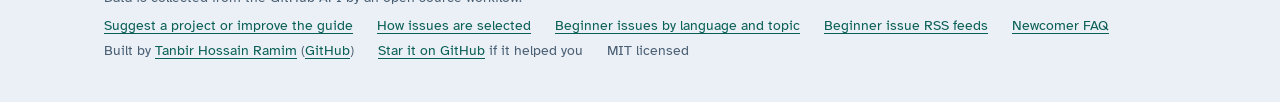
==== commit 2f27c99e: "Move 'Before you pick an issue' into the start-here box The tips sat below 50 issues and the Load mo" ====
--- a/site/index.html
+++ b/site/index.html
@@ -132,6 +132,22 @@
         <p class="start-empty" id="start-empty" data-i18n="start.empty" hidden>Nothing great here right now. Try another
           language, or switch to "I've done one or two".</p>
         </div>
+        <details class="start-before">
+          <summary><span id="before-title" data-i18n="before.title">Before you pick an issue</span></summary>
+          <ol class="steps" aria-labelledby="before-title">
+            <li data-i18n-html="before.free"><strong>Check it is still free.</strong> Open the issue and look for new
+              comments, assignees or linked pull requests. This page refreshes every 12 hours.</li>
+            <li data-i18n-html="before.rules"><strong>Read the project's rules.</strong> Look at its contributing guide,
+              pull request template and any AI policy. Badges here are detected automatically and can be wrong.</li>
+            <li data-i18n-html="before.reproduce"><strong>Reproduce before you fix.</strong> Confirm the problem on your
+              machine, then write a test that fails before your change.</li>
+            <li data-i18n-html="before.small"><strong>Keep it small.</strong> Change only what the issue needs, run the
+              project's checks, and explain what you changed in plain words.</li>
+          </ol>
+          <p><a class="strong-link guide-link"
+              href="https://github.com/TanbirRamim/open-source-radar/blob/main/guide/README.md"
+              data-i18n="before.readGuide">Read the full contribution guide</a></p>
+        </details>
         <p><a class="strong-link" href="first-pr/" data-i18n="start.after">Picked one? Here's what to do next</a></p>
       </section>
 
@@ -168,7 +184,7 @@
             <option value="" data-i18n="filters.allLanguages">All languages</option>
           </select>
         </label>
-        <label class="field">
+        <label class="field field-advanced">
           <span data-i18n="filters.topic">Topic</span>
           <select name="topic">
             <option value="" data-i18n="filters.allTopics">All topics</option>
@@ -182,7 +198,7 @@
             <option value="help-wanted" data-i18n="filters.helpWanted">Help wanted</option>
           </select>
         </label>
-        <label class="field">
+        <label class="field field-advanced">
           <span data-i18n="filters.rules">Project rules</span>
           <select name="rules">
             <option value="" data-i18n="filters.any">Any</option>
@@ -192,7 +208,7 @@
             <option value="contributing" data-i18n="filters.hasGuide">Has a contributing guide</option>
           </select>
         </label>
-        <label class="field">
+        <label class="field field-advanced">
           <span data-i18n="filters.sort">Sort</span>
           <select name="sort">
             <option value="updated" data-i18n="filters.recent">Recently updated</option>
@@ -202,7 +218,7 @@
             <option value="open" data-i18n="filters.open">Most open issues</option>
           </select>
         </label>
-        <label class="field">
+        <label class="field field-advanced">
           <span data-i18n="filters.activity">Last activity</span>
           <select name="activity">
             <option value="" data-i18n="filters.anyTime">Any time</option>
@@ -211,7 +227,7 @@
             <option value="90" data-i18n="filters.days90">Past 90 days</option>
           </select>
         </label>
-        <label class="field">
+        <label class="field field-advanced">
           <span data-i18n="filters.signals">Signals</span>
           <select name="signal">
             <option value="" data-i18n="filters.any">Any</option>
@@ -220,6 +236,8 @@
             <option value="no-closed-pr" data-i18n="filters.noClosedPr">No earlier closed PR</option>
           </select>
         </label>
+        <button class="more-filters" type="button" id="more-filters" aria-expanded="false" aria-controls="filters"
+          data-i18n="filters.more">More filters</button>
         <input type="hidden" name="repo" value="">
         <button class="reset" type="reset" data-i18n="filters.clear">Clear filters</button>
       </form>
@@ -236,22 +254,6 @@
       </div>
     </section>
 
-    <section class="before wrap" aria-labelledby="before-title">
-      <h2 id="before-title" data-i18n="before.title">Before you pick an issue</h2>
-      <ol class="steps">
-        <li data-i18n-html="before.free"><strong>Check it is still free.</strong> Open the issue and look for new
-          comments, assignees or linked pull requests. This page refreshes every 12 hours.</li>
-        <li data-i18n-html="before.rules"><strong>Read the project's rules.</strong> Look at its contributing guide,
-          pull request template and any AI policy. Badges here are detected automatically and can be wrong.</li>
-        <li data-i18n-html="before.reproduce"><strong>Reproduce before you fix.</strong> Confirm the problem on your
-          machine, then write a test that fails before your change.</li>
-        <li data-i18n-html="before.small"><strong>Keep it small.</strong> Change only what the issue needs, run the
-          project's checks, and explain what you changed in plain words.</li>
-      </ol>
-      <p><a class="strong-link guide-link"
-          href="https://github.com/TanbirRamim/open-source-radar/blob/main/guide/README.md"
-          data-i18n="before.readGuide">Read the full contribution guide</a></p>
-    </section>
   </main>
 
   <footer class="site-footer wrap">
--- a/site/assets/style.css
+++ b/site/assets/style.css
@@ -395,9 +395,28 @@
   .reset { justify-self: start; }
 }
 
+/* Desktop shows every filter; the toggle only exists on phones. */
+.more-filters { display: none; }
+
 @media (max-width: 40rem) {
   .filters-shell { position: static; }
   .filters { grid-template-columns: repeat(2, minmax(0, 1fr)); }
+  .filters:not(.show-advanced) .field-advanced { display: none; }
+  .more-filters {
+    display: block;
+    justify-self: start;
+    min-height: 2.75rem;
+    padding: 0.45rem 0.8rem;
+    border: 1px solid var(--rule);
+    border-radius: 7px;
+    background: var(--surface);
+    color: var(--teal-strong);
+    font: inherit;
+    font-size: var(--step--1);
+    font-weight: 700;
+    cursor: pointer;
+  }
+  .more-filters:hover { border-color: var(--ink-soft); }
 }
 
 /* Issue list: dense rows, not cards */
@@ -494,6 +513,8 @@
 }
 .level.beginner { background: var(--amber-wash); color: var(--amber); }
 .level.help-wanted { border: 1px solid var(--rule); color: var(--ink-soft); }
+a.level { text-decoration: none; }
+a.level:hover { border-color: var(--ink-soft); color: var(--ink); }
 
 .comments { color: var(--ink-soft); }
 
@@ -553,21 +574,18 @@
 
 /* Before you pick */
 
-.before {
-  padding-block: 2.5rem 3rem;
-  border-top: 2px solid var(--ink);
-}
-.before h2 {
-  font-family: var(--font-display);
-  font-weight: 800;
-  font-size: var(--step-2);
-  letter-spacing: -0.02em;
-  margin: 0 0 1.25rem;
-}
+.start-before { margin: 0 0 0.6rem; }
+.start-before summary {
+  cursor: pointer;
+  font-weight: 700;
+  min-height: 1.5rem;
+}
+.start-before[open] summary { margin-bottom: 0.75rem; }
+.start-before .steps { margin-bottom: 0.75rem; }
 
 /* The tight tracking suits the Latin display font, but squeezes Chinese, Japanese, Korean,
    Hindi, Bengali and Thai glyphs together, so those locales get normal spacing. */
-:is(:lang(zh), :lang(ja), :lang(ko), :lang(hi), :lang(bn), :lang(th)) :is(.hero h1, .before h2) { letter-spacing: normal; }
+:is(:lang(zh), :lang(ja), :lang(ko), :lang(hi), :lang(bn), :lang(th)) :is(.hero h1) { letter-spacing: normal; }
 .steps {
   display: grid;
   grid-template-columns: repeat(auto-fit, minmax(15rem, 1fr));
